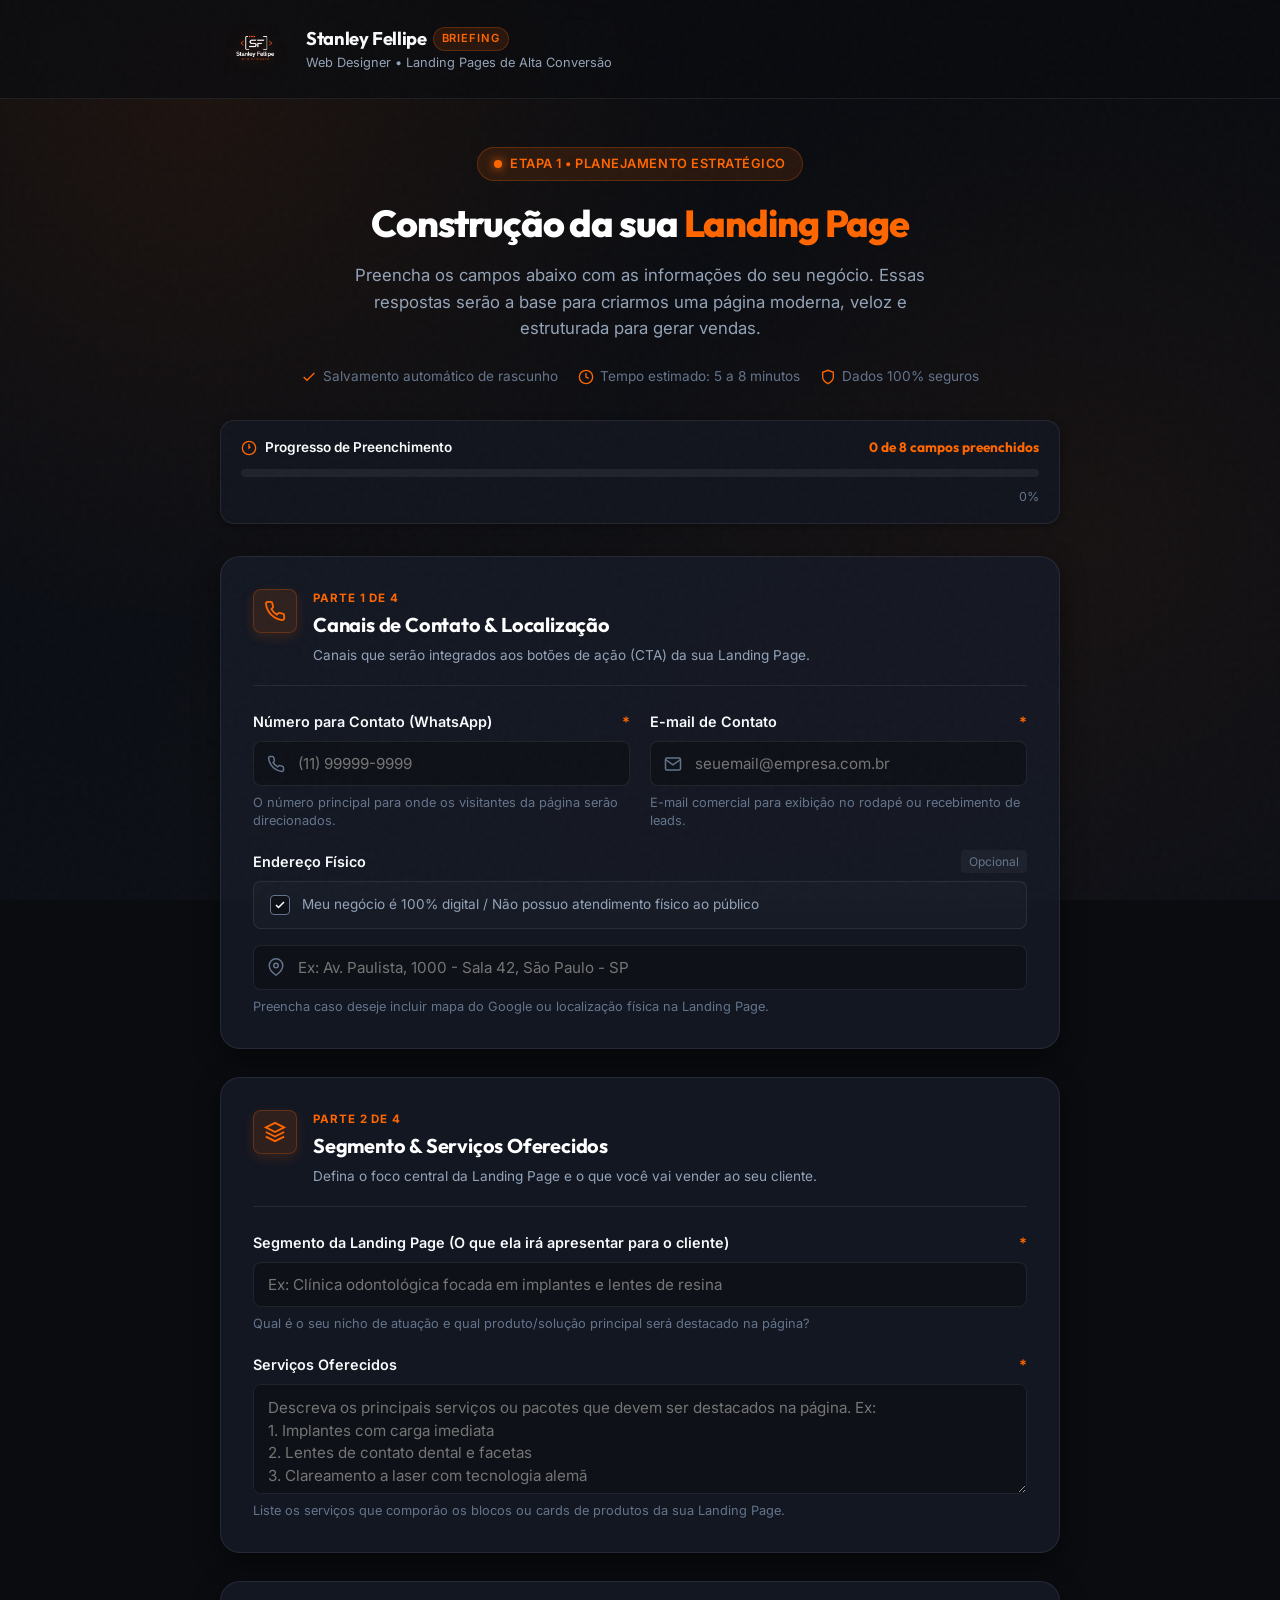
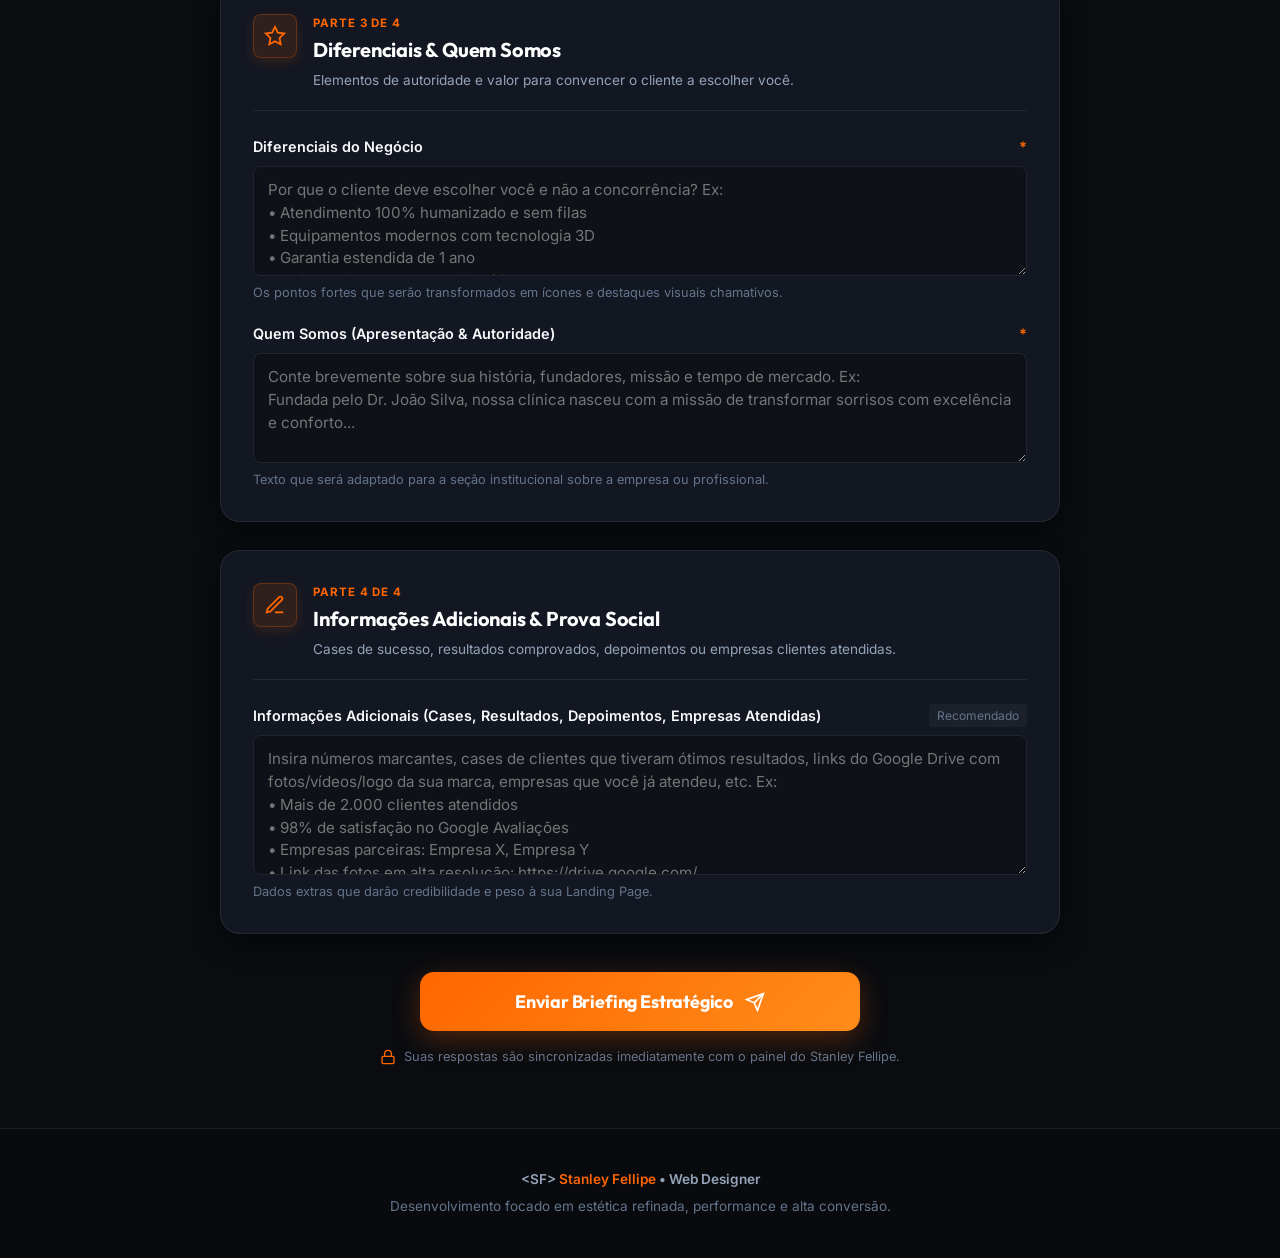
==== index.html @ bd3f6a34 "feat: formulário de briefing de LP - Stanley Fellipe Web Designer" ====
<!DOCTYPE html>
<html lang="pt-BR">
<head>
  <meta charset="UTF-8">
  <meta name="viewport" content="width=device-width, initial-scale=1.0">
  <title>Briefing de Landing Page | Stanley Fellipe - Web Designer</title>
  <meta name="description" content="Formulário oficial de briefing para criação de Landing Pages de alta conversão com Stanley Fellipe - Web Designer.">
  
  <!-- Google Fonts: Outfit & Inter -->
  <link rel="preconnect" href="https://fonts.googleapis.com">
  <link rel="preconnect" href="https://fonts.gstatic.com" crossorigin>
  <link href="https://fonts.googleapis.com/css2?family=Inter:wght@300;400;500;600;700&family=Outfit:wght@500;600;700;800;900&display=swap" rel="stylesheet">
  
  <!-- Stylesheets -->
  <link rel="stylesheet" href="css/style.css">
  <link rel="icon" type="image/png" href="assets/logo.png">
</head>
<body>

  <!-- Site Header -->
  <header class="site-header">
    <div class="container header-inner">
      <div class="brand-wrapper">
        <img src="assets/logo.png" alt="Stanley Fellipe - Web Designer" class="brand-logo-img" id="siteLogo">
        <div class="brand-text">
          <div class="brand-title">
            Stanley Fellipe
            <span class="brand-badge">Briefing</span>
          </div>
          <span class="brand-subtitle">Web Designer • Landing Pages de Alta Conversão</span>
        </div>
      </div>

    </div>
  </header>

  <!-- Main Content -->
  <main class="container">
    
    <!-- Hero Section -->
    <section class="hero-section">
      <div class="hero-tag">
        <span class="dot"></span>
        Etapa 1 • Planejamento Estratégico
      </div>
      <h1 class="hero-title">
        Construção da sua <span class="highlight">Landing Page</span>
      </h1>
      <p class="hero-description">
        Preencha os campos abaixo com as informações do seu negócio. Essas respostas serão a base para criarmos uma página moderna, veloz e estruturada para gerar vendas.
      </p>

      <div class="hero-features">
        <div class="hero-feature-item">
          <svg width="16" height="16" viewBox="0 0 24 24" fill="none" stroke="currentColor" stroke-width="2">
            <polyline points="20 6 9 17 4 12"></polyline>
          </svg>
          Salvamento automático de rascunho
        </div>
        <div class="hero-feature-item">
          <svg width="16" height="16" viewBox="0 0 24 24" fill="none" stroke="currentColor" stroke-width="2">
            <circle cx="12" cy="12" r="10"></circle>
            <polyline points="12 6 12 12 16 14"></polyline>
          </svg>
          Tempo estimado: 5 a 8 minutos
        </div>
        <div class="hero-feature-item">
          <svg width="16" height="16" viewBox="0 0 24 24" fill="none" stroke="currentColor" stroke-width="2">
            <path d="M12 22s8-4 8-10V5l-8-3-8 3v7c0 6 8 10 8 10z"></path>
          </svg>
          Dados 100% seguros
        </div>
      </div>
    </section>

    <!-- Progress Indicator Card -->
    <div class="progress-card">
      <div class="progress-header">
        <span class="progress-label">
          <svg width="16" height="16" viewBox="0 0 24 24" fill="none" stroke="var(--primary)" stroke-width="2">
            <circle cx="12" cy="12" r="10"></circle>
            <polyline points="12 6 12 12 14 10"></polyline>
          </svg>
          Progresso de Preenchimento
        </span>
        <span class="progress-counter" id="progressCount">0 de 8 campos preenchidos</span>
      </div>
      <div class="progress-track">
        <div class="progress-fill" id="progressFill"></div>
      </div>
      <div style="display: flex; justify-content: flex-end; font-size: 0.78rem; color: var(--text-dim);">
        <span id="progressPercent">0%</span>
      </div>
    </div>

    <!-- Briefing Form -->
    <form id="briefingForm" class="form-wrapper" novalidate>
      
      <!-- SEÇÃO 1: CONTATO & LOCALIZAÇÃO -->
      <section class="form-section" id="secContact">
        <div class="section-header">
          <div class="section-icon">
            <svg width="22" height="22" viewBox="0 0 24 24" fill="none" stroke="currentColor" stroke-width="2">
              <path d="M22 16.92v3a2 2 0 0 1-2.18 2 19.79 19.79 0 0 1-8.63-3.07 19.5 19.5 0 0 1-6-6 19.79 19.79 0 0 1-3.07-8.67A2 2 0 0 1 4.11 2h3a2 2 0 0 1 2 1.72 12.84 12.84 0 0 0 .7 2.81 2 2 0 0 1-.45 2.11L8.09 9.91a16 16 0 0 0 6 6l1.27-1.27a2 2 0 0 1 2.11-.45 12.84 12.84 0 0 0 2.81.7A2 2 0 0 1 22 16.92z"></path>
            </svg>
          </div>
          <div class="section-title-wrap">
            <span class="section-number">Parte 1 de 4</span>
            <h2 class="section-title">Canais de Contato & Localização</h2>
            <p class="section-desc">Canais que serão integrados aos botões de ação (CTA) da sua Landing Page.</p>
          </div>
        </div>

        <div class="form-grid">
          <!-- WhatsApp -->
          <div class="form-group">
            <label for="whatsapp" class="form-label">
              Número para Contato (WhatsApp)
              <span class="label-required">*</span>
            </label>
            <div class="input-container">
              <span class="input-icon">
                <svg width="18" height="18" viewBox="0 0 24 24" fill="none" stroke="currentColor" stroke-width="2">
                  <path d="M22 16.92v3a2 2 0 0 1-2.18 2 19.79 19.79 0 0 1-8.63-3.07 19.5 19.5 0 0 1-6-6 19.79 19.79 0 0 1-3.07-8.67A2 2 0 0 1 4.11 2h3a2 2 0 0 1 2 1.72 12.84 12.84 0 0 0 .7 2.81 2 2 0 0 1-.45 2.11L8.09 9.91a16 16 0 0 0 6 6l1.27-1.27a2 2 0 0 1 2.11-.45 12.84 12.84 0 0 0 2.81.7A2 2 0 0 1 22 16.92z"></path>
                </svg>
              </span>
              <input type="tel" id="whatsapp" name="whatsapp" class="form-input has-icon" placeholder="(11) 99999-9999" required autocomplete="tel" />
            </div>
            <span class="form-helper">O número principal para onde os visitantes da página serão direcionados.</span>
          </div>

          <!-- E-mail -->
          <div class="form-group">
            <label for="email" class="form-label">
              E-mail de Contato
              <span class="label-required">*</span>
            </label>
            <div class="input-container">
              <span class="input-icon">
                <svg width="18" height="18" viewBox="0 0 24 24" fill="none" stroke="currentColor" stroke-width="2">
                  <path d="M4 4h16c1.1 0 2 .9 2 2v12c0 1.1-.9 2-2 2H4c-1.1 0-2-.9-2-2V6c0-1.1.9-2 2-2z"></path>
                  <polyline points="22,6 12,13 2,6"></polyline>
                </svg>
              </span>
              <input type="email" id="email" name="email" class="form-input has-icon" placeholder="seuemail@empresa.com.br" required autocomplete="email" />
            </div>
            <span class="form-helper">E-mail comercial para exibição no rodapé ou recebimento de leads.</span>
          </div>

          <!-- Endereço (se necessário) -->
          <div class="form-group col-span-2">
            <label class="form-label">
              Endereço Físico
              <span class="label-optional">Opcional</span>
            </label>
            
            <label class="checkbox-card" id="checkboxCardEndereco">
              <input type="checkbox" id="semEnderecoFisico" style="display: none;">
              <span class="custom-checkbox">
                <svg width="12" height="12" viewBox="0 0 24 24" fill="none" stroke="#fff" stroke-width="3">
                  <polyline points="20 6 9 17 4 12"></polyline>
                </svg>
              </span>
              <span class="checkbox-text">Meu negócio é 100% digital / Não possuo atendimento físico ao público</span>
            </label>

            <div id="enderecoInputGroup" class="input-container">
              <span class="input-icon">
                <svg width="18" height="18" viewBox="0 0 24 24" fill="none" stroke="currentColor" stroke-width="2">
                  <path d="M21 10c0 7-9 13-9 13s-9-6-9-13a9 9 0 0 1 18 0z"></path>
                  <circle cx="12" cy="10" r="3"></circle>
                </svg>
              </span>
              <input type="text" id="endereco" name="endereco" class="form-input has-icon" placeholder="Ex: Av. Paulista, 1000 - Sala 42, São Paulo - SP" />
            </div>
            <span class="form-helper">Preencha caso deseje incluir mapa do Google ou localização física na Landing Page.</span>
          </div>
        </div>
      </section>

      <!-- SEÇÃO 2: SEGMENTO & SERVIÇOS -->
      <section class="form-section" id="secServices">
        <div class="section-header">
          <div class="section-icon">
            <svg width="22" height="22" viewBox="0 0 24 24" fill="none" stroke="currentColor" stroke-width="2">
              <polygon points="12 2 2 7 12 12 22 7 12 2"></polygon>
              <polyline points="2 17 12 22 22 17"></polyline>
              <polyline points="2 12 12 17 22 12"></polyline>
            </svg>
          </div>
          <div class="section-title-wrap">
            <span class="section-number">Parte 2 de 4</span>
            <h2 class="section-title">Segmento & Serviços Oferecidos</h2>
            <p class="section-desc">Defina o foco central da Landing Page e o que você vai vender ao seu cliente.</p>
          </div>
        </div>

        <div class="form-grid single-col">
          <!-- Segmento da LP -->
          <div class="form-group">
            <label for="segmento" class="form-label">
              Segmento da Landing Page (O que ela irá apresentar para o cliente)
              <span class="label-required">*</span>
            </label>
            <input type="text" id="segmento" name="segmento" class="form-input" placeholder="Ex: Clínica odontológica focada em implantes e lentes de resina" required />
            <span class="form-helper">Qual é o seu nicho de atuação e qual produto/solução principal será destacado na página?</span>
          </div>

          <!-- Serviços Oferecidos -->
          <div class="form-group">
            <label for="servicos" class="form-label">
              Serviços Oferecidos
              <span class="label-required">*</span>
            </label>
            <textarea id="servicos" name="servicos" class="form-textarea" placeholder="Descreva os principais serviços ou pacotes que devem ser destacados na página. Ex:
1. Implantes com carga imediata
2. Lentes de contato dental e facetas
3. Clareamento a laser com tecnologia alemã" required></textarea>
            <span class="form-helper">Liste os serviços que comporão os blocos ou cards de produtos da sua Landing Page.</span>
          </div>
        </div>
      </section>

      <!-- SEÇÃO 3: IDENTIDADE & DIFERENCIAIS -->
      <section class="form-section" id="secBrand">
        <div class="section-header">
          <div class="section-icon">
            <svg width="22" height="22" viewBox="0 0 24 24" fill="none" stroke="currentColor" stroke-width="2">
              <path d="M12 2l3.09 6.26L22 9.27l-5 4.87 1.18 6.88L12 17.77l-6.18 3.25L7 14.14 2 9.27l6.91-1.01L12 2z"></path>
            </svg>
          </div>
          <div class="section-title-wrap">
            <span class="section-number">Parte 3 de 4</span>
            <h2 class="section-title">Diferenciais & Quem Somos</h2>
            <p class="section-desc">Elementos de autoridade e valor para convencer o cliente a escolher você.</p>
          </div>
        </div>

        <div class="form-grid single-col">
          <!-- Diferenciais -->
          <div class="form-group">
            <label for="diferenciais" class="form-label">
              Diferenciais do Negócio
              <span class="label-required">*</span>
            </label>
            <textarea id="diferenciais" name="diferenciais" class="form-textarea" placeholder="Por que o cliente deve escolher você e não a concorrência? Ex:
• Atendimento 100% humanizado e sem filas
• Equipamentos modernos com tecnologia 3D
• Garantia estendida de 1 ano
• Mais de 10 anos de atuação sólida no mercado" required></textarea>
            <span class="form-helper">Os pontos fortes que serão transformados em ícones e destaques visuais chamativos.</span>
          </div>

          <!-- Quem Somos -->
          <div class="form-group">
            <label for="quemSomos" class="form-label">
              Quem Somos (Apresentação & Autoridade)
              <span class="label-required">*</span>
            </label>
            <textarea id="quemSomos" name="quemSomos" class="form-textarea" placeholder="Conte brevemente sobre sua história, fundadores, missão e tempo de mercado. Ex:
Fundada pelo Dr. João Silva, nossa clínica nasceu com a missão de transformar sorrisos com excelência e conforto..." required></textarea>
            <span class="form-helper">Texto que será adaptado para a seção institucional sobre a empresa ou profissional.</span>
          </div>
        </div>
      </section>

      <!-- SEÇÃO 4: INFORMAÇÕES ADICIONAIS & CASES -->
      <section class="form-section" id="secAdditional">
        <div class="section-header">
          <div class="section-icon">
            <svg width="22" height="22" viewBox="0 0 24 24" fill="none" stroke="currentColor" stroke-width="2">
              <path d="M12 20h9"></path>
              <path d="M16.5 3.5a2.121 2.121 0 0 1 3 3L7 19l-4 1 1-4L16.5 3.5z"></path>
            </svg>
          </div>
          <div class="section-title-wrap">
            <span class="section-number">Parte 4 de 4</span>
            <h2 class="section-title">Informações Adicionais & Prova Social</h2>
            <p class="section-desc">Cases de sucesso, resultados comprovados, depoimentos ou empresas clientes atendidas.</p>
          </div>
        </div>

        <div class="form-grid single-col">
          <!-- Informações Adicionais / Cases -->
          <div class="form-group">
            <label for="infoAdicionais" class="form-label">
              Informações Adicionais (Cases, Resultados, Depoimentos, Empresas Atendidas)
              <span class="label-optional">Recomendado</span>
            </label>
            <textarea id="infoAdicionais" name="infoAdicionais" class="form-textarea tall" placeholder="Insira números marcantes, cases de clientes que tiveram ótimos resultados, links do Google Drive com fotos/vídeos/logo da sua marca, empresas que você já atendeu, etc. Ex:
• Mais de 2.000 clientes atendidos
• 98% de satisfação no Google Avaliações
• Empresas parceiras: Empresa X, Empresa Y
• Link das fotos em alta resolução: https://drive.google.com/..."></textarea>
            <span class="form-helper">Dados extras que darão credibilidade e peso à sua Landing Page.</span>
          </div>
        </div>
      </section>

      <!-- Submit Section -->
      <div class="form-footer">
        <button type="submit" class="btn-submit-primary" id="btnSubmitBriefing">
          <span>Enviar Briefing Estratégico</span>
          <svg width="20" height="20" viewBox="0 0 24 24" fill="none" stroke="currentColor" stroke-width="2">
            <line x1="22" y1="2" x2="11" y2="13"></line>
            <polygon points="22 2 15 22 11 13 2 9 22 2"></polygon>
          </svg>
        </button>

        <div class="form-security-note">
          <svg width="16" height="16" viewBox="0 0 24 24" fill="none" stroke="var(--primary)" stroke-width="2">
            <rect x="3" y="11" width="18" height="11" rx="2" ry="2"></rect>
            <path d="M7 11V7a5 5 0 0 1 10 0v4"></path>
          </svg>
          Suas respostas são sincronizadas imediatamente com o painel do Stanley Fellipe.
        </div>
      </div>

    </form>
  </main>

  <!-- Success Modal -->
  <div class="modal-overlay" id="successModal">
    <div class="modal-card">
      <div class="modal-icon-badge">
        <svg width="36" height="36" viewBox="0 0 24 24" fill="none" stroke="currentColor" stroke-width="2.5">
          <path d="M22 11.08V12a10 10 0 1 1-5.93-9.14"></path>
          <polyline points="22 4 12 14.01 9 11.01"></polyline>
        </svg>
      </div>

      <h2 class="modal-title">Briefing Enviado!</h2>
      <p class="modal-text">
        As respostas foram salvas com sucesso. Você pode também enviar o resumo formatado diretamente para o WhatsApp do Stanley para agilizar o início do projeto.
      </p>

      <div class="modal-actions">
        <button type="button" class="btn-whatsapp-send" id="btnModalWhatsapp">
          <svg width="20" height="20" viewBox="0 0 24 24" fill="currentColor">
            <path d="M12.031 6.172c-3.181 0-5.767 2.586-5.768 5.766-.001 1.298.38 2.27 1.019 3.287l-.582 2.128 2.182-.573c.978.58 1.911.928 3.145.929 3.178 0 5.767-2.587 5.768-5.766 0-3.18-2.587-5.771-5.764-5.771zm3.392 8.244c-.144.405-.837.774-1.17.824-.299.045-.677.063-1.092-.069-.252-.08-.575-.187-.988-.365-1.739-.751-2.874-2.502-2.961-2.617-.087-.116-.708-.94-.708-1.793s.448-1.273.607-1.446c.159-.173.346-.217.462-.217l.332.006c.106.005.249-.04.39.298.144.347.491 1.2.534 1.287.043.087.072.188.014.304-.058.116-.087.188-.173.289l-.26.304c-.087.086-.177.18-.076.354.101.174.449.741.964 1.201.662.591 1.221.774 1.394.86.174.086.275.072.376-.044.101-.116.433-.506.549-.68.116-.173.231-.145.39-.086s1.011.477 1.184.564.289.13.332.203c.043.072.043.419-.101.824z"/>
          </svg>
          Enviar Cópia no WhatsApp do Stanley
        </button>

        <button type="button" class="btn-secondary-action" id="btnModalDownload">
          <svg width="18" height="18" viewBox="0 0 24 24" fill="none" stroke="currentColor" stroke-width="2">
            <path d="M21 15v4a2 2 0 0 1-2 2H5a2 2 0 0 1-2-2v-4"></path>
            <polyline points="7 10 12 15 17 10"></polyline>
            <line x1="12" y1="15" x2="12" y2="3"></line>
          </svg>
          Baixar Resumo em Arquivo (.txt)
        </button>



        <button type="button" class="btn-close-modal" id="btnCloseModal">
          Fechar esta janela
        </button>
      </div>
    </div>
  </div>

  <!-- Toast Notification Container -->
  <div class="toast-container" id="toastContainer"></div>

  <!-- Site Footer -->
  <footer class="site-footer">
    <div class="container">
      <p class="footer-brand">
        &lt;SF&gt; <span>Stanley Fellipe</span> • Web Designer
      </p>
      <p>Desenvolvimento focado em estética refinada, performance e alta conversão.</p>
    </div>
  </footer>

  <!-- Scripts -->
  <script src="js/form.js"></script>

  <!-- Acesso secreto ao painel: triple-click na logo -->
  <script>
  (function() {
    let clickCount = 0;
    let clickTimer = null;
    const logo = document.getElementById('siteLogo');
    if (logo) {
      logo.addEventListener('click', function(e) {
        e.preventDefault();
        clickCount++;
        if (clickCount === 1) {
          clickTimer = setTimeout(function() { clickCount = 0; }, 600);
        }
        if (clickCount >= 3) {
          clearTimeout(clickTimer);
          clickCount = 0;
          window.location.href = 'admin.html';
        }
      });
    }
  })();
  </script>
</body>
</html>
---- css/style.css ----
/* ==========================================================================
   STANLEY FELLIPE - BRIEFING DE LANDING PAGE
   Design System: Preto & Laranja (High-End Dark Tech Aesthetic)
   ========================================================================== */

:root {
  /* Color Palette */
  --bg-main: #0a0c10;
  --bg-surface: #12151e;
  --bg-card: #161a26;
  --bg-card-hover: #1c2233;
  --bg-input: #0e1118;
  
  --primary: #ff6600;
  --primary-hover: #ff7e24;
  --primary-light: rgba(255, 102, 0, 0.12);
  --primary-glow: rgba(255, 102, 0, 0.35);
  --primary-gradient: linear-gradient(135deg, #ff6600 0%, #ff8c1a 100%);
  
  --accent-gold: #ffaa00;
  --accent-cyan: #00d4ff;
  --accent-success: #10b981;
  --accent-danger: #ef4444;
  --accent-purple: #8b5cf6;
  
  --text-main: #f8fafc;
  --text-muted: #94a3b8;
  --text-dim: #64748b;
  --text-inverse: #0a0c10;
  
  --border-subtle: rgba(255, 255, 255, 0.08);
  --border-focus: rgba(255, 102, 0, 0.6);
  --border-orange: rgba(255, 102, 0, 0.25);
  
  /* Fonts */
  --font-heading: 'Outfit', -apple-system, BlinkMacSystemFont, 'Segoe UI', Roboto, sans-serif;
  --font-body: 'Inter', -apple-system, BlinkMacSystemFont, 'Segoe UI', Roboto, sans-serif;
  
  /* Shadows & Glass */
  --shadow-sm: 0 2px 8px rgba(0, 0, 0, 0.4);
  --shadow-md: 0 8px 24px rgba(0, 0, 0, 0.5);
  --shadow-lg: 0 16px 40px rgba(0, 0, 0, 0.65);
  --shadow-orange: 0 8px 28px rgba(255, 102, 0, 0.28);
  --glass-card: rgba(22, 26, 38, 0.85);
  
  /* Layout */
  --radius-sm: 8px;
  --radius-md: 14px;
  --radius-lg: 20px;
  --radius-xl: 28px;
  --container-max: 880px;
  --transition: all 0.25s cubic-bezier(0.16, 1, 0.3, 1);
}

/* Reset & Base */
*, *::before, *::after {
  box-sizing: border-box;
  margin: 0;
  padding: 0;
}

html {
  font-size: 16px;
  scroll-behavior: smooth;
  background-color: var(--bg-main);
}

body {
  font-family: var(--font-body);
  color: var(--text-main);
  background-color: var(--bg-main);
  background-image: 
    radial-gradient(circle at 15% 10%, rgba(255, 102, 0, 0.08) 0%, transparent 40%),
    radial-gradient(circle at 85% 60%, rgba(255, 102, 0, 0.05) 0%, transparent 40%),
    radial-gradient(circle at 50% 90%, rgba(255, 126, 36, 0.04) 0%, transparent 50%),
    linear-gradient(to bottom, #0a0c10, #0c0f16);
  background-attachment: fixed;
  min-height: 100vh;
  line-height: 1.6;
  -webkit-font-smoothing: antialiased;
  -moz-osx-font-smoothing: grayscale;
}

/* Noise texture overlay */
body::before {
  content: "";
  position: fixed;
  top: 0;
  left: 0;
  width: 100%;
  height: 100%;
  pointer-events: none;
  opacity: 0.02;
  background-image: url("data:image/svg+xml,%3Csvg viewBox='0 0 200 200' xmlns='http://www.w3.org/2000/svg'%3E%3Cfilter id='noiseFilter'%3E%3CfeTurbulence type='fractalNoise' baseFrequency='0.8' numOctaves='3' stitchTiles='stitch'/%3E%3C/filter%3E%3Crect width='100%25' height='100%25' filter='url(%23noiseFilter)'/%3E%3C/svg%3E");
  z-index: 999;
}

a {
  color: var(--primary);
  text-decoration: none;
  transition: var(--transition);
}

a:hover {
  color: var(--primary-hover);
}

/* Container */
.container {
  width: 100%;
  max-width: var(--container-max);
  margin: 0 auto;
  padding: 0 20px;
}

/* ==========================================================================
   TOP BAR / HEADER
   ========================================================================== */
.site-header {
  padding: 24px 0;
  position: relative;
  z-index: 50;
  border-bottom: 1px solid var(--border-subtle);
  backdrop-filter: blur(12px);
  background: rgba(10, 12, 16, 0.7);
  position: sticky;
  top: 0;
}

.header-inner {
  display: flex;
  align-items: center;
  justify-content: space-between;
  gap: 16px;
}

.brand-wrapper {
  display: flex;
  align-items: center;
  gap: 14px;
}

.brand-logo-img {
  height: 48px;
  width: auto;
  object-fit: contain;
  filter: drop-shadow(0 2px 8px rgba(255, 102, 0, 0.25));
  transition: var(--transition);
}

.brand-logo-img:hover {
  transform: scale(1.04);
}

.brand-text {
  display: flex;
  flex-direction: column;
}

.brand-title {
  font-family: var(--font-heading);
  font-weight: 700;
  font-size: 1.15rem;
  letter-spacing: -0.02em;
  color: var(--text-main);
  display: flex;
  align-items: center;
  gap: 6px;
}

.brand-badge {
  font-size: 0.7rem;
  font-family: var(--font-body);
  text-transform: uppercase;
  letter-spacing: 0.08em;
  padding: 2px 8px;
  background: var(--primary-light);
  color: var(--primary);
  border: 1px solid var(--border-orange);
  border-radius: 999px;
  font-weight: 600;
}

.brand-subtitle {
  font-size: 0.8rem;
  color: var(--text-muted);
}

.header-actions {
  display: flex;
  align-items: center;
  gap: 12px;
}

.btn-header-admin {
  display: inline-flex;
  align-items: center;
  gap: 8px;
  background: rgba(255, 102, 0, 0.1);
  color: var(--primary);
  border: 1px solid var(--border-orange);
  padding: 8px 16px;
  border-radius: var(--radius-sm);
  font-size: 0.85rem;
  font-weight: 600;
  transition: var(--transition);
}

.btn-header-admin:hover {
  background: var(--primary);
  color: #fff;
  box-shadow: 0 4px 16px rgba(255, 102, 0, 0.35);
  transform: translateY(-1px);
}

/* ==========================================================================
   HERO SECTION
   ========================================================================== */
.hero-section {
  padding: 48px 0 32px;
  text-align: center;
  position: relative;
}

.hero-tag {
  display: inline-flex;
  align-items: center;
  gap: 8px;
  background: rgba(255, 102, 0, 0.12);
  color: var(--primary);
  border: 1px solid var(--border-orange);
  padding: 6px 16px;
  border-radius: 999px;
  font-size: 0.8rem;
  font-weight: 600;
  letter-spacing: 0.04em;
  text-transform: uppercase;
  margin-bottom: 20px;
}

.hero-tag .dot {
  width: 8px;
  height: 8px;
  background: var(--primary);
  border-radius: 50%;
  box-shadow: 0 0 10px var(--primary);
  animation: pulse-dot 2s infinite;
}

@keyframes pulse-dot {
  0%, 100% { opacity: 1; transform: scale(1); }
  50% { opacity: 0.4; transform: scale(0.8); }
}

.hero-title {
  font-family: var(--font-heading);
  font-size: 2.35rem;
  font-weight: 800;
  line-height: 1.18;
  letter-spacing: -0.03em;
  margin-bottom: 16px;
  color: #ffffff;
}

.hero-title .highlight {
  color: var(--primary);
  position: relative;
  display: inline-block;
}

.hero-title .highlight::after {
  content: "";
  position: absolute;
  bottom: 2px;
  left: 0;
  width: 100%;
  height: 6px;
  background: rgba(255, 102, 0, 0.25);
  border-radius: 4px;
  z-index: -1;
}

.hero-description {
  max-width: 620px;
  margin: 0 auto 24px;
  font-size: 1.05rem;
  color: var(--text-muted);
  line-height: 1.6;
}

.hero-features {
  display: flex;
  align-items: center;
  justify-content: center;
  gap: 20px;
  flex-wrap: wrap;
  font-size: 0.85rem;
  color: var(--text-dim);
}

.hero-feature-item {
  display: flex;
  align-items: center;
  gap: 6px;
}

.hero-feature-item svg {
  color: var(--primary);
}

/* ==========================================================================
   PROGRESS BAR
   ========================================================================== */
.progress-card {
  background: var(--bg-surface);
  border: 1px solid var(--border-subtle);
  border-radius: var(--radius-md);
  padding: 16px 20px;
  margin-bottom: 32px;
  box-shadow: var(--shadow-sm);
  display: flex;
  flex-direction: column;
  gap: 10px;
}

.progress-header {
  display: flex;
  align-items: center;
  justify-content: space-between;
  font-size: 0.85rem;
}

.progress-label {
  font-weight: 600;
  color: var(--text-main);
  display: flex;
  align-items: center;
  gap: 8px;
}

.progress-counter {
  font-family: var(--font-heading);
  font-weight: 700;
  color: var(--primary);
}

.progress-track {
  width: 100%;
  height: 8px;
  background: rgba(255, 255, 255, 0.06);
  border-radius: 999px;
  overflow: hidden;
  position: relative;
}

.progress-fill {
  height: 100%;
  width: 0%;
  background: var(--primary-gradient);
  border-radius: 999px;
  transition: width 0.4s cubic-bezier(0.16, 1, 0.3, 1);
  box-shadow: 0 0 12px var(--primary-glow);
}

/* ==========================================================================
   FORM SECTIONS & CARDS
   ========================================================================== */
.form-wrapper {
  display: flex;
  flex-direction: column;
  gap: 28px;
  margin-bottom: 60px;
}

.form-section {
  background: var(--glass-card);
  border: 1px solid var(--border-subtle);
  border-radius: var(--radius-lg);
  padding: 32px;
  position: relative;
  transition: var(--transition);
  box-shadow: var(--shadow-md);
  backdrop-filter: blur(16px);
}

.form-section:hover {
  border-color: rgba(255, 102, 0, 0.22);
}

.form-section.active-focus {
  border-color: var(--primary);
  box-shadow: 0 8px 32px rgba(255, 102, 0, 0.15);
}

.section-header {
  display: flex;
  align-items: flex-start;
  gap: 16px;
  margin-bottom: 24px;
  padding-bottom: 18px;
  border-bottom: 1px solid var(--border-subtle);
}

.section-icon {
  width: 44px;
  height: 44px;
  border-radius: var(--radius-sm);
  background: var(--primary-light);
  border: 1px solid var(--border-orange);
  color: var(--primary);
  display: flex;
  align-items: center;
  justify-content: center;
  flex-shrink: 0;
  box-shadow: 0 4px 12px rgba(255, 102, 0, 0.15);
}

.section-title-wrap {
  flex: 1;
}

.section-number {
  font-size: 0.72rem;
  font-weight: 700;
  letter-spacing: 0.08em;
  text-transform: uppercase;
  color: var(--primary);
  margin-bottom: 2px;
  display: block;
}

.section-title {
  font-family: var(--font-heading);
  font-size: 1.25rem;
  font-weight: 700;
  color: #ffffff;
  letter-spacing: -0.01em;
}

.section-desc {
  font-size: 0.85rem;
  color: var(--text-muted);
  margin-top: 4px;
}

/* Form Fields */
.form-grid {
  display: grid;
  grid-template-columns: 1fr 1fr;
  gap: 20px;
}

.form-grid.single-col {
  grid-template-columns: 1fr;
}

.form-group {
  display: flex;
  flex-direction: column;
  gap: 8px;
}

.form-group.col-span-2 {
  grid-column: span 2;
}

.form-label {
  font-size: 0.9rem;
  font-weight: 600;
  color: var(--text-main);
  display: flex;
  align-items: center;
  justify-content: space-between;
}

.label-required {
  color: var(--primary);
  font-weight: 700;
  margin-left: 4px;
}

.label-optional {
  font-size: 0.75rem;
  color: var(--text-dim);
  font-weight: 400;
  background: rgba(255, 255, 255, 0.04);
  padding: 2px 8px;
  border-radius: 4px;
}

.input-container {
  position: relative;
  display: flex;
  align-items: center;
}

.input-icon {
  position: absolute;
  left: 14px;
  color: var(--text-dim);
  pointer-events: none;
  display: flex;
  align-items: center;
  justify-content: center;
  transition: var(--transition);
}

.form-input,
.form-textarea,
.form-select {
  width: 100%;
  background: var(--bg-input);
  border: 1px solid var(--border-subtle);
  border-radius: var(--radius-sm);
  color: var(--text-main);
  font-family: var(--font-body);
  font-size: 0.95rem;
  padding: 12px 14px;
  transition: var(--transition);
  outline: none;
}

.form-input.has-icon {
  padding-left: 44px;
}

.form-textarea {
  min-height: 110px;
  resize: vertical;
  line-height: 1.5;
}

.form-textarea.tall {
  min-height: 140px;
}

.form-input:hover,
.form-textarea:hover,
.form-select:hover {
  border-color: rgba(255, 255, 255, 0.18);
}

.form-input:focus,
.form-textarea:focus,
.form-select:focus {
  border-color: var(--primary);
  box-shadow: 0 0 0 3px rgba(255, 102, 0, 0.2);
  background: #10141f;
}

.input-container:focus-within .input-icon {
  color: var(--primary);
}

.form-helper {
  font-size: 0.8rem;
  color: var(--text-dim);
  line-height: 1.4;
}

/* Checkbox Toggle */
.checkbox-card {
  display: flex;
  align-items: center;
  gap: 12px;
  background: rgba(255, 255, 255, 0.02);
  border: 1px solid var(--border-subtle);
  border-radius: var(--radius-sm);
  padding: 12px 16px;
  cursor: pointer;
  transition: var(--transition);
  margin-bottom: 8px;
}

.checkbox-card:hover {
  background: rgba(255, 102, 0, 0.04);
  border-color: var(--border-orange);
}

.custom-checkbox {
  width: 20px;
  height: 20px;
  border-radius: 4px;
  border: 1.5px solid var(--text-dim);
  background: var(--bg-input);
  display: flex;
  align-items: center;
  justify-content: center;
  transition: var(--transition);
  flex-shrink: 0;
}

input[type="checkbox"]:checked + .checkbox-card .custom-checkbox,
.checkbox-card.checked .custom-checkbox {
  background: var(--primary);
  border-color: var(--primary);
  box-shadow: 0 0 8px var(--primary-glow);
}

.checkbox-text {
  font-size: 0.85rem;
  color: var(--text-muted);
}

/* ==========================================================================
   SUBMIT BUTTON & ACTIONS
   ========================================================================== */
.form-footer {
  margin-top: 10px;
  text-align: center;
  display: flex;
  flex-direction: column;
  align-items: center;
  gap: 16px;
}

.btn-submit-primary {
  width: 100%;
  max-width: 440px;
  background: var(--primary-gradient);
  color: #ffffff;
  border: none;
  border-radius: var(--radius-md);
  padding: 18px 32px;
  font-family: var(--font-heading);
  font-size: 1.12rem;
  font-weight: 700;
  letter-spacing: -0.01em;
  cursor: pointer;
  box-shadow: var(--shadow-orange);
  transition: var(--transition);
  display: inline-flex;
  align-items: center;
  justify-content: center;
  gap: 12px;
  position: relative;
  overflow: hidden;
}

.btn-submit-primary:hover {
  transform: translateY(-2px);
  box-shadow: 0 12px 32px rgba(255, 102, 0, 0.45);
}

.btn-submit-primary:active {
  transform: translateY(0);
}

.btn-submit-primary::after {
  content: "";
  position: absolute;
  top: 0;
  left: -100%;
  width: 100%;
  height: 100%;
  background: linear-gradient(90deg, transparent, rgba(255, 255, 255, 0.2), transparent);
  transition: 0.6s;
}

.btn-submit-primary:hover::after {
  left: 100%;
}

.form-security-note {
  display: flex;
  align-items: center;
  gap: 8px;
  font-size: 0.8rem;
  color: var(--text-dim);
}

/* ==========================================================================
   MODAL (SUCCESS & DETAILS)
   ========================================================================== */
.modal-overlay {
  position: fixed;
  top: 0;
  left: 0;
  width: 100%;
  height: 100%;
  background: rgba(8, 10, 14, 0.85);
  backdrop-filter: blur(10px);
  z-index: 1000;
  display: flex;
  align-items: center;
  justify-content: center;
  padding: 20px;
  opacity: 0;
  pointer-events: none;
  transition: opacity 0.3s ease;
}

.modal-overlay.active {
  opacity: 1;
  pointer-events: auto;
}

.modal-card {
  background: var(--bg-surface);
  border: 1px solid var(--border-orange);
  border-radius: var(--radius-xl);
  max-width: 560px;
  width: 100%;
  padding: 40px 32px;
  text-align: center;
  box-shadow: 0 24px 60px rgba(0, 0, 0, 0.8), 0 0 40px rgba(255, 102, 0, 0.2);
  transform: scale(0.92);
  transition: transform 0.3s cubic-bezier(0.16, 1, 0.3, 1);
  position: relative;
  overflow: hidden;
}

.modal-overlay.active .modal-card {
  transform: scale(1);
}

.modal-icon-badge {
  width: 72px;
  height: 72px;
  background: rgba(255, 102, 0, 0.15);
  border: 2px solid var(--primary);
  border-radius: 50%;
  color: var(--primary);
  display: flex;
  align-items: center;
  justify-content: center;
  margin: 0 auto 20px;
  box-shadow: 0 0 25px rgba(255, 102, 0, 0.35);
  animation: pop-badge 0.5s cubic-bezier(0.16, 1, 0.3, 1);
}

@keyframes pop-badge {
  0% { transform: scale(0.4); opacity: 0; }
  70% { transform: scale(1.15); }
  100% { transform: scale(1); opacity: 1; }
}

.modal-title {
  font-family: var(--font-heading);
  font-size: 1.7rem;
  font-weight: 800;
  letter-spacing: -0.02em;
  margin-bottom: 12px;
  color: #ffffff;
}

.modal-text {
  font-size: 0.95rem;
  color: var(--text-muted);
  line-height: 1.6;
  margin-bottom: 28px;
}

.modal-actions {
  display: flex;
  flex-direction: column;
  gap: 12px;
}

.btn-whatsapp-send {
  background: #25D366;
  color: #ffffff;
  border: none;
  border-radius: var(--radius-sm);
  padding: 14px 20px;
  font-weight: 700;
  font-size: 0.98rem;
  cursor: pointer;
  display: inline-flex;
  align-items: center;
  justify-content: center;
  gap: 10px;
  transition: var(--transition);
  box-shadow: 0 6px 20px rgba(37, 211, 102, 0.3);
}

.btn-whatsapp-send:hover {
  background: #20bd5a;
  transform: translateY(-2px);
  box-shadow: 0 10px 25px rgba(37, 211, 102, 0.4);
}

.btn-secondary-action {
  background: rgba(255, 255, 255, 0.05);
  border: 1px solid var(--border-subtle);
  color: var(--text-main);
  padding: 12px 18px;
  border-radius: var(--radius-sm);
  font-size: 0.9rem;
  font-weight: 600;
  cursor: pointer;
  transition: var(--transition);
  display: inline-flex;
  align-items: center;
  justify-content: center;
  gap: 8px;
}

.btn-secondary-action:hover {
  background: rgba(255, 255, 255, 0.1);
  border-color: rgba(255, 255, 255, 0.2);
}

.btn-close-modal {
  background: none;
  border: none;
  color: var(--text-dim);
  font-size: 0.85rem;
  cursor: pointer;
  margin-top: 6px;
  transition: var(--transition);
}

.btn-close-modal:hover {
  color: var(--text-main);
  text-decoration: underline;
}

/* ==========================================================================
   TOAST NOTIFICATION
   ========================================================================== */
.toast-container {
  position: fixed;
  bottom: 24px;
  right: 24px;
  z-index: 2000;
  display: flex;
  flex-direction: column;
  gap: 10px;
  pointer-events: none;
}

.toast {
  pointer-events: auto;
  background: #181c28;
  border: 1px solid var(--border-orange);
  color: var(--text-main);
  padding: 12px 20px;
  border-radius: var(--radius-sm);
  font-size: 0.88rem;
  font-weight: 500;
  display: flex;
  align-items: center;
  gap: 10px;
  box-shadow: var(--shadow-lg), 0 0 15px rgba(255, 102, 0, 0.2);
  animation: toast-in 0.3s cubic-bezier(0.16, 1, 0.3, 1);
}

@keyframes toast-in {
  from { opacity: 0; transform: translateY(12px); }
  to { opacity: 1; transform: translateY(0); }
}

/* ==========================================================================
   FOOTER
   ========================================================================== */
.site-footer {
  padding: 40px 0;
  border-top: 1px solid var(--border-subtle);
  background: rgba(8, 10, 14, 0.9);
  text-align: center;
  font-size: 0.85rem;
  color: var(--text-dim);
}

.site-footer .footer-brand {
  color: var(--text-muted);
  font-weight: 600;
  margin-bottom: 6px;
}

.site-footer .footer-brand span {
  color: var(--primary);
}

/* ==========================================================================
   RESPONSIVE DESIGN
   ========================================================================== */
@media (max-width: 768px) {
  .hero-title {
    font-size: 1.85rem;
  }
  
  .form-grid {
    grid-template-columns: 1fr;
  }
  
  .form-group.col-span-2 {
    grid-column: span 1;
  }
  
  .form-section {
    padding: 24px 18px;
  }
  
  .header-actions {
    gap: 8px;
  }
  
  .btn-header-admin span {
    display: none;
  }
}
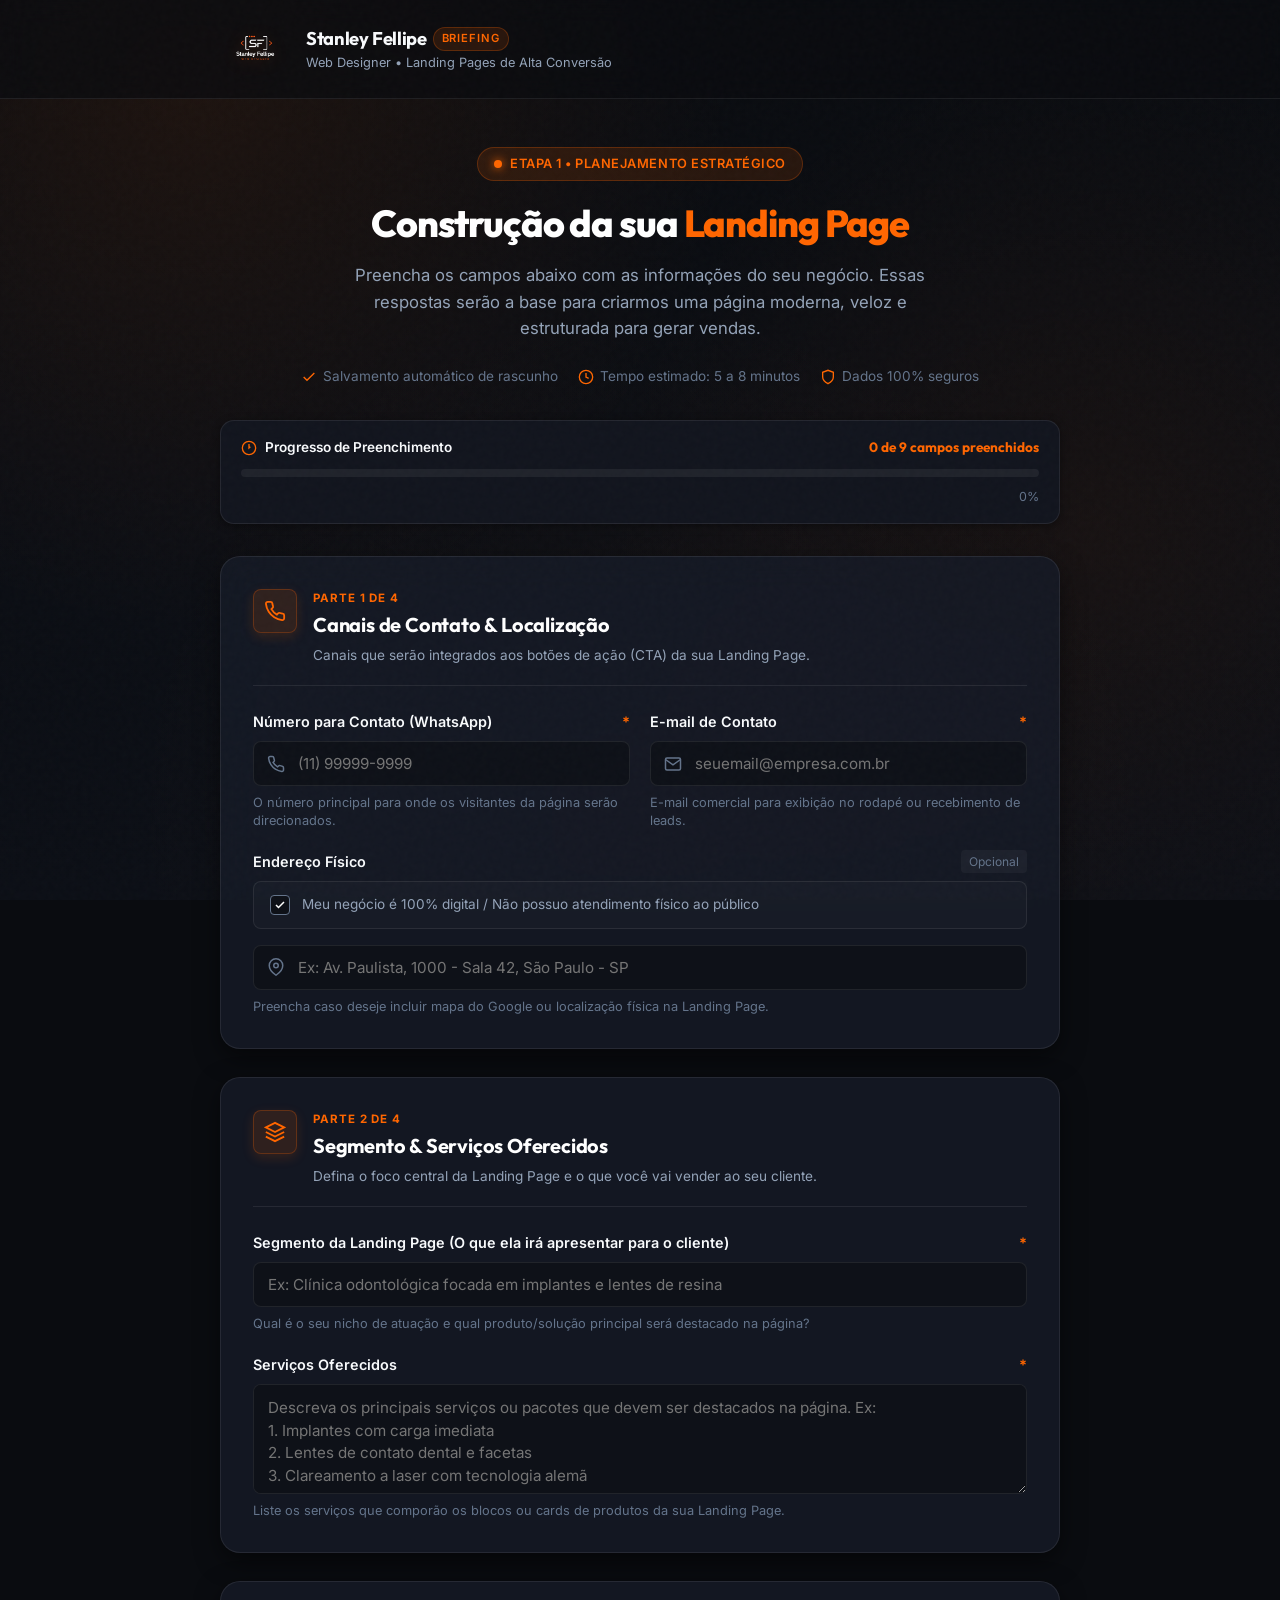
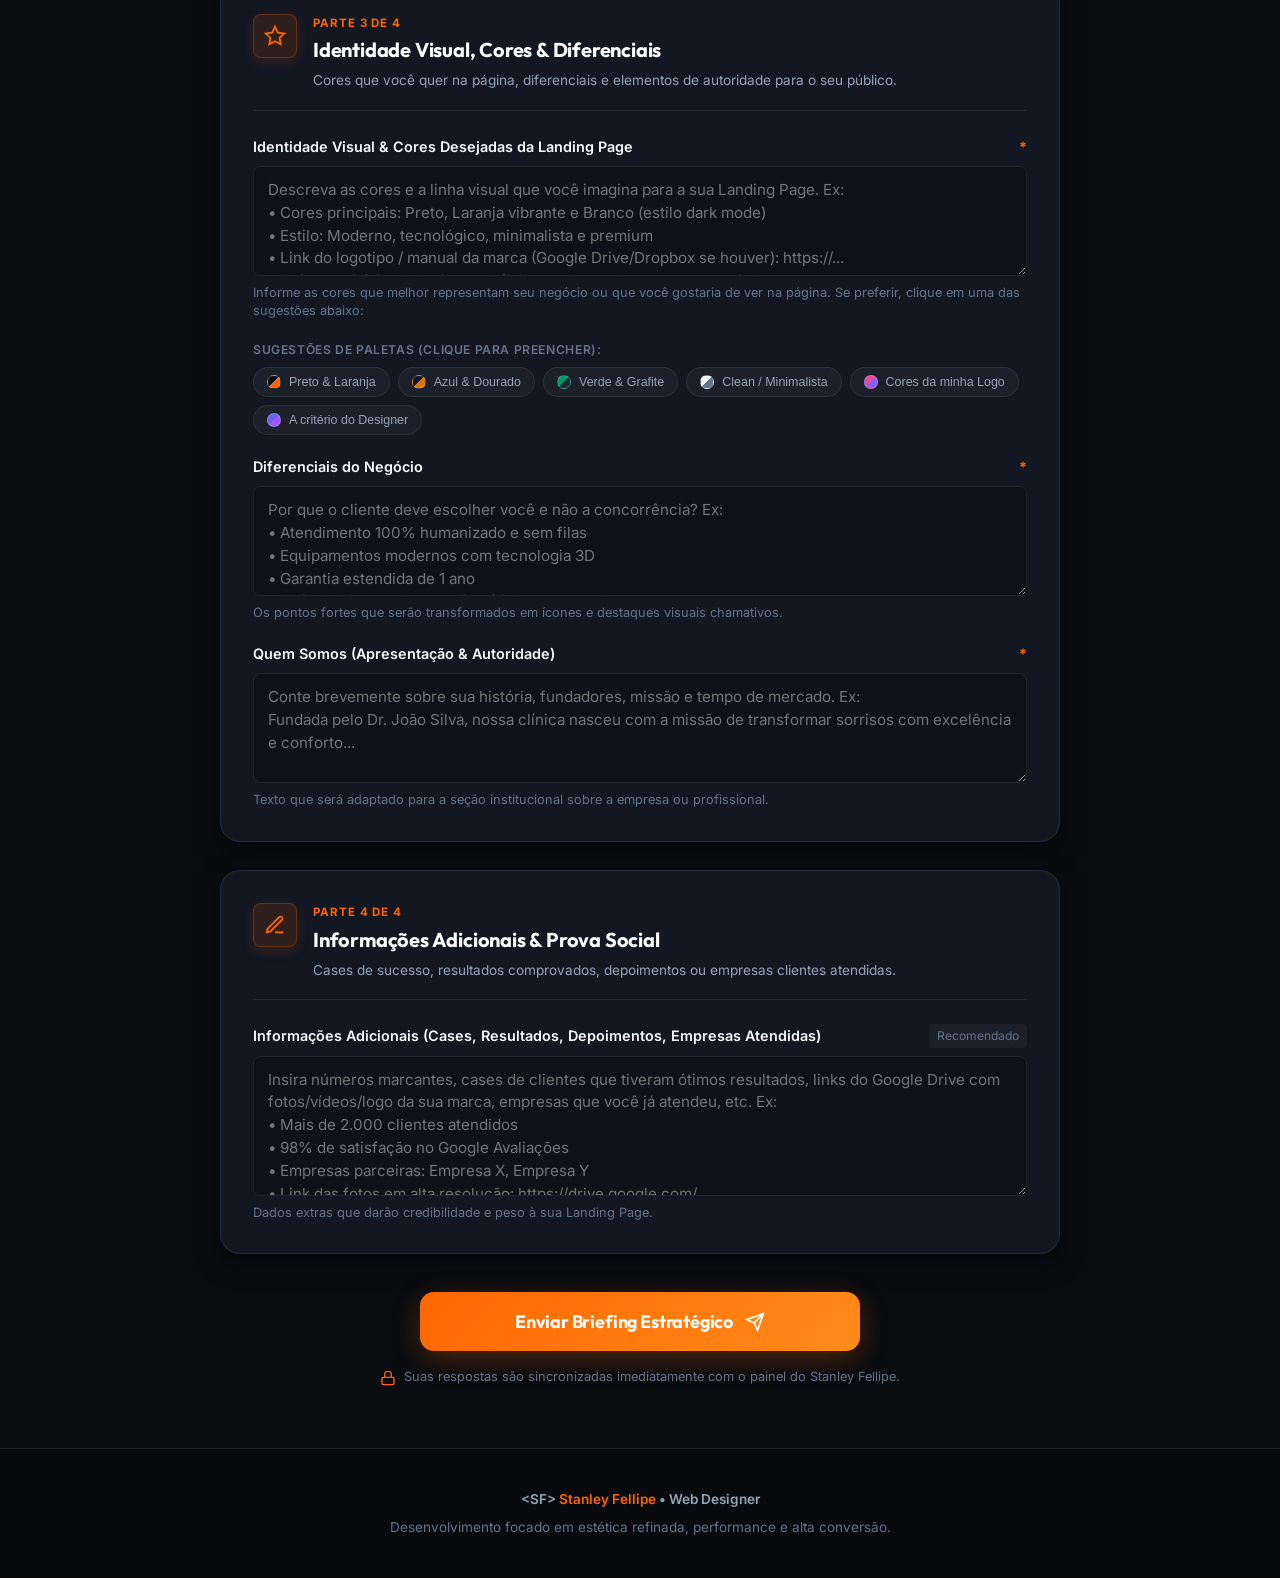
==== commit 368a5271: "feat: adicionar campo de identidade visual e cores desejadas com sugestões interativas" ====
--- a/index.html
+++ b/index.html
@@ -83,7 +83,7 @@
           </svg>
           Progresso de Preenchimento
         </span>
-        <span class="progress-counter" id="progressCount">0 de 8 campos preenchidos</span>
+        <span class="progress-counter" id="progressCount">0 de 9 campos preenchidos</span>
       </div>
       <div class="progress-track">
         <div class="progress-fill" id="progressFill"></div>
@@ -221,7 +221,7 @@
         </div>
       </section>
 
-      <!-- SEÇÃO 3: IDENTIDADE & DIFERENCIAIS -->
+      <!-- SEÇÃO 3: IDENTIDADE VISUAL & DIFERENCIAIS -->
       <section class="form-section" id="secBrand">
         <div class="section-header">
           <div class="section-icon">
@@ -231,12 +231,56 @@
           </div>
           <div class="section-title-wrap">
             <span class="section-number">Parte 3 de 4</span>
-            <h2 class="section-title">Diferenciais & Quem Somos</h2>
-            <p class="section-desc">Elementos de autoridade e valor para convencer o cliente a escolher você.</p>
+            <h2 class="section-title">Identidade Visual, Cores & Diferenciais</h2>
+            <p class="section-desc">Cores que você quer na página, diferenciais e elementos de autoridade para o seu público.</p>
           </div>
         </div>
 
         <div class="form-grid single-col">
+          <!-- Identidade Visual & Cores Desejadas -->
+          <div class="form-group">
+            <label for="cores" class="form-label">
+              Identidade Visual & Cores Desejadas da Landing Page
+              <span class="label-required">*</span>
+            </label>
+            <textarea id="cores" name="cores" class="form-textarea" placeholder="Descreva as cores e a linha visual que você imagina para a sua Landing Page. Ex:
+• Cores principais: Preto, Laranja vibrante e Branco (estilo dark mode)
+• Estilo: Moderno, tecnológico, minimalista e premium
+• Link do logotipo / manual da marca (Google Drive/Dropbox se houver): https://...
+• Deixo a critério do designer definir a melhor paleta para o meu nicho" required></textarea>
+            <span class="form-helper">Informe as cores que melhor representam seu negócio ou que você gostaria de ver na página. Se preferir, clique em uma das sugestões abaixo:</span>
+            
+            <div class="color-chips-wrapper">
+              <span class="color-chips-title">Sugestões de paletas (clique para preencher):</span>
+              <div class="color-chips-list">
+                <button type="button" class="color-chip" data-color="Preto, Laranja Vibrante e Branco (Moderno, Tecnológico e Alta Conversão)">
+                  <span class="color-preview" style="background: linear-gradient(135deg, #0f1015 50%, #ff6600 50%);"></span>
+                  Preto & Laranja
+                </button>
+                <button type="button" class="color-chip" data-color="Azul Petróleo, Dourado e Branco (Elegante, Confiança e Corporativo)">
+                  <span class="color-preview" style="background: linear-gradient(135deg, #0f172a 50%, #d97706 50%);"></span>
+                  Azul & Dourado
+                </button>
+                <button type="button" class="color-chip" data-color="Verde Esmeralda, Grafite e Branco (Saúde, Sustentabilidade e Sucesso)">
+                  <span class="color-preview" style="background: linear-gradient(135deg, #059669 50%, #1e293b 50%);"></span>
+                  Verde & Grafite
+                </button>
+                <button type="button" class="color-chip" data-color="Tons Neutros, Branco e Cinza (Clean, Sofisticado e Minimalista)">
+                  <span class="color-preview" style="background: linear-gradient(135deg, #f8fafc 50%, #64748b 50%);"></span>
+                  Clean / Minimalista
+                </button>
+                <button type="button" class="color-chip" data-color="Quero utilizar estritamente as mesmas cores da minha Logomarca atual">
+                  <span class="color-preview" style="background: linear-gradient(135deg, #ec4899 50%, #8b5cf6 50%);"></span>
+                  Cores da minha Logo
+                </button>
+                <button type="button" class="color-chip" data-color="Deixo a critério do designer criar a melhor paleta para o meu segmento">
+                  <span class="color-preview" style="background: linear-gradient(135deg, #6366f1 50%, #a855f7 50%);"></span>
+                  A critério do Designer
+                </button>
+              </div>
+            </div>
+          </div>
+
           <!-- Diferenciais -->
           <div class="form-group">
             <label for="diferenciais" class="form-label">
@@ -381,21 +425,37 @@
   (function() {
     let clickCount = 0;
     let clickTimer = null;
-    const logo = document.getElementById('siteLogo');
-    if (logo) {
-      logo.addEventListener('click', function(e) {
-        e.preventDefault();
+    const triggerElements = [
+      document.getElementById('siteLogo'),
+      document.querySelector('.brand-wrapper')
+    ].filter(Boolean);
+
+    function triggerAdmin() {
+      window.location.href = 'admin.html';
+    }
+
+    triggerElements.forEach(el => {
+      el.style.cursor = 'pointer';
+      el.addEventListener('click', function(e) {
         clickCount++;
-        if (clickCount === 1) {
-          clickTimer = setTimeout(function() { clickCount = 0; }, 600);
-        }
+        clearTimeout(clickTimer);
+        clickTimer = setTimeout(function() { clickCount = 0; }, 1500);
+
         if (clickCount >= 3) {
           clearTimeout(clickTimer);
           clickCount = 0;
-          window.location.href = 'admin.html';
+          triggerAdmin();
         }
       });
-    }
+    });
+
+    // Atalho de teclado secreto: Ctrl + Shift + A
+    document.addEventListener('keydown', function(e) {
+      if ((e.ctrlKey || e.metaKey) && e.shiftKey && (e.key === 'A' || e.key === 'a')) {
+        e.preventDefault();
+        triggerAdmin();
+      }
+    });
   })();
   </script>
 </body>
--- a/css/style.css
+++ b/css/style.css
@@ -852,6 +852,69 @@
 }
 
 /* ==========================================================================
+   COLOR PALETTE CHIPS
+   ========================================================================== */
+.color-chips-wrapper {
+  margin-top: 12px;
+  display: flex;
+  flex-direction: column;
+  gap: 8px;
+}
+
+.color-chips-title {
+  font-size: 0.76rem;
+  color: var(--text-dim);
+  text-transform: uppercase;
+  letter-spacing: 0.05em;
+  font-weight: 600;
+}
+
+.color-chips-list {
+  display: flex;
+  flex-wrap: wrap;
+  gap: 8px;
+}
+
+.color-chip {
+  display: inline-flex;
+  align-items: center;
+  gap: 8px;
+  padding: 7px 13px;
+  background: rgba(255, 255, 255, 0.04);
+  border: 1px solid var(--border-subtle);
+  border-radius: 999px;
+  color: var(--text-muted);
+  font-size: 0.78rem;
+  font-weight: 500;
+  cursor: pointer;
+  transition: var(--transition);
+  user-select: none;
+}
+
+.color-chip:hover {
+  background: rgba(255, 102, 0, 0.12);
+  border-color: var(--primary);
+  color: #ffffff;
+  transform: translateY(-1px);
+}
+
+.color-chip.active {
+  background: rgba(255, 102, 0, 0.2);
+  border-color: var(--primary);
+  color: var(--primary);
+  box-shadow: 0 0 10px rgba(255, 102, 0, 0.2);
+}
+
+.color-preview {
+  width: 14px;
+  height: 14px;
+  border-radius: 50%;
+  display: inline-block;
+  border: 1px solid rgba(255, 255, 255, 0.2);
+  flex-shrink: 0;
+}
+
+/* ==========================================================================
    FOOTER
    ========================================================================== */
 .site-footer {
